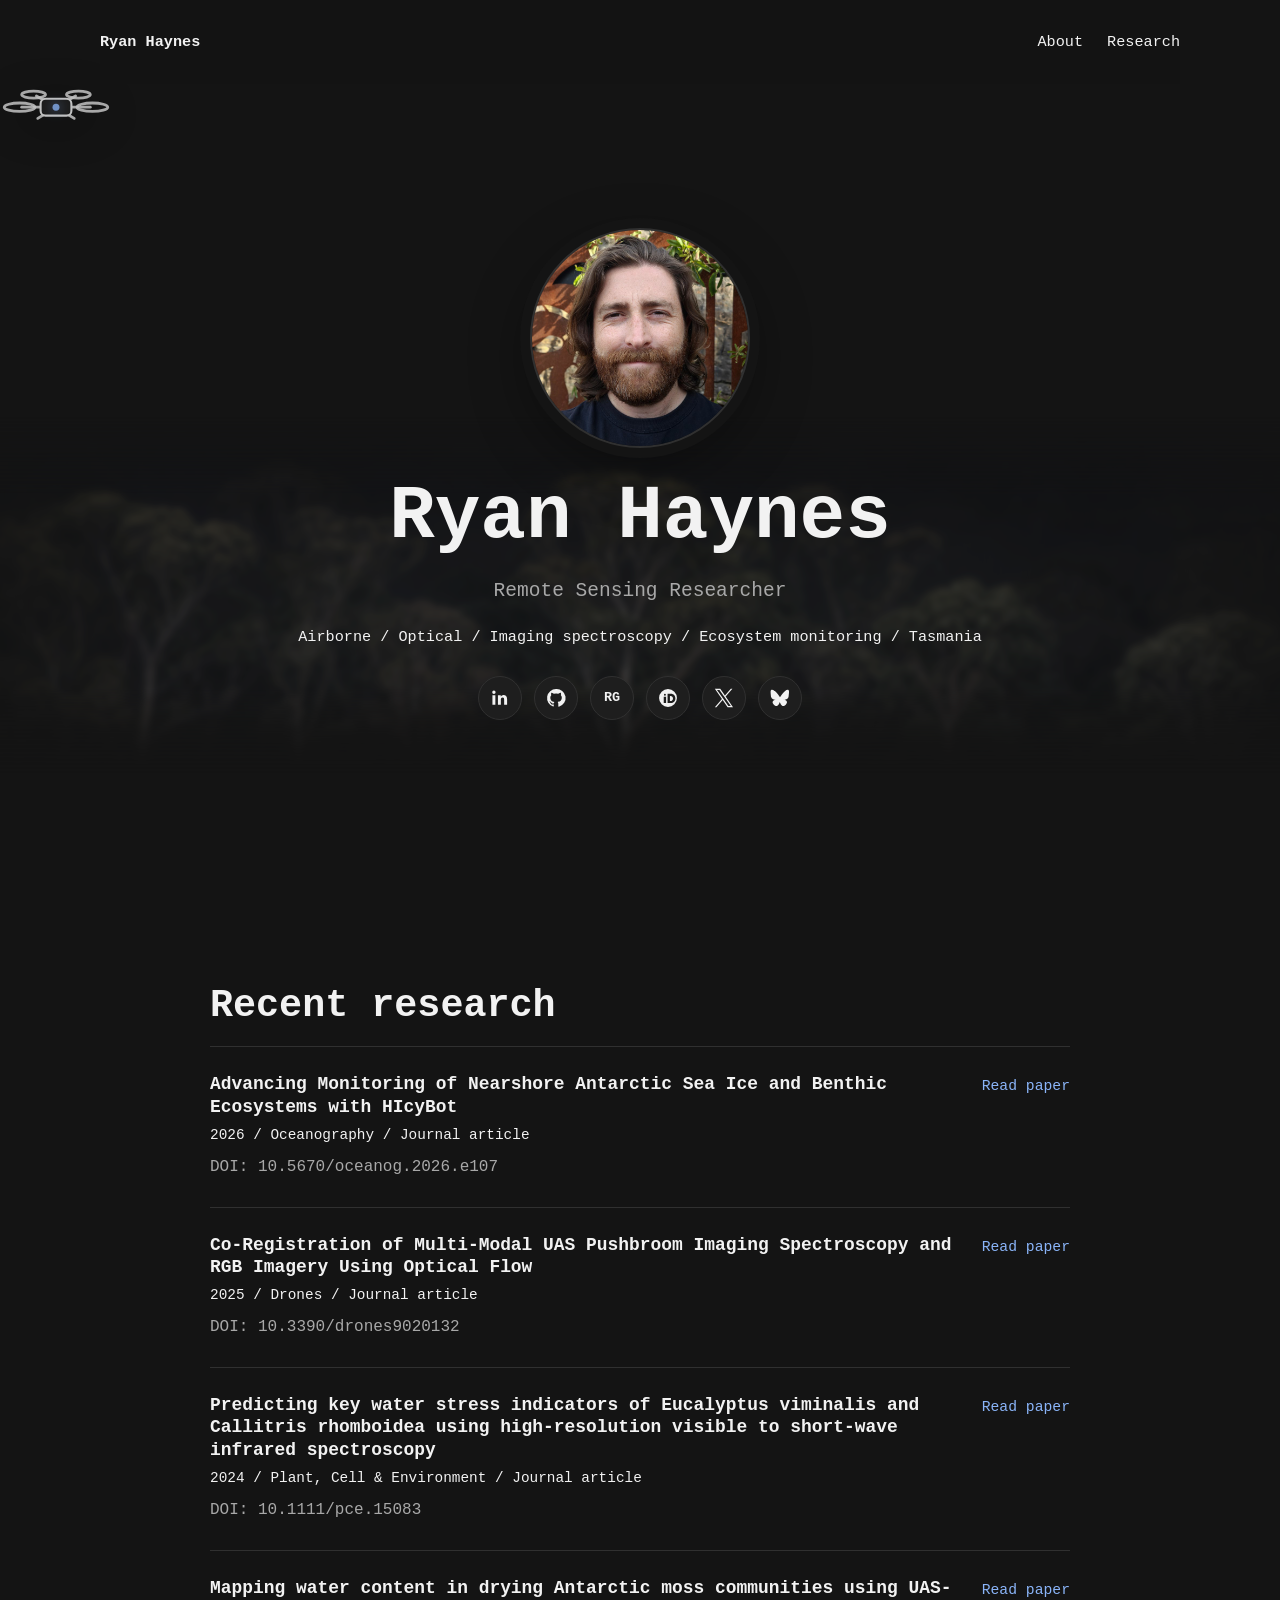
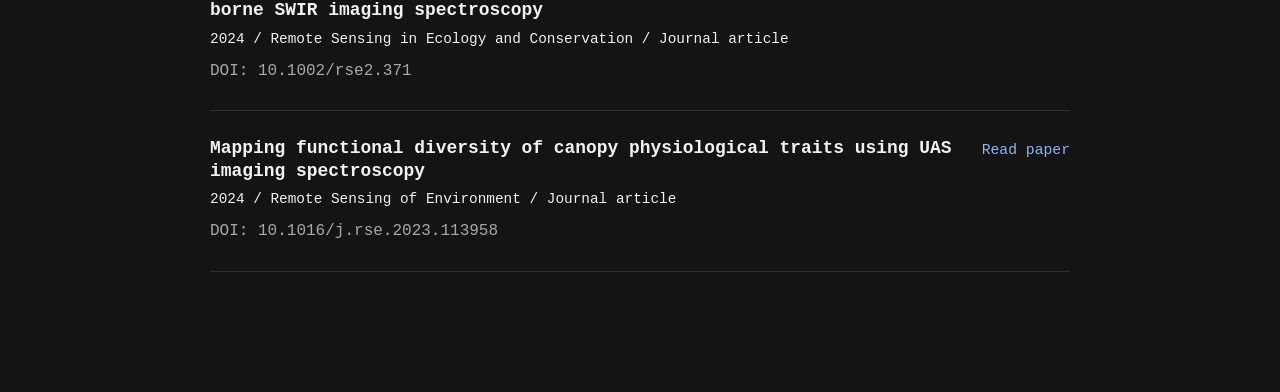
==== index.html @ 92df734f "Add initial website structure and assets - Created index.html with site layout, navigation, and sect" ====
<!doctype html>
<html lang="en">
  <head>
    <meta charset="utf-8" />
    <meta name="viewport" content="width=device-width, initial-scale=1" />
    <meta name="description" content="Personal website for Ryan Haynes, researcher in high resolution optical remote sensing." />
    <title>Ryan Haynes</title>
    <link rel="stylesheet" href="styles.css" />
  </head>
  <body>
    <header class="site-header">
      <a class="brand" href="#home">Ryan Haynes</a>
      <nav class="top-nav" aria-label="Primary navigation">
        <a href="#home">About</a>
        <a href="#research">Research</a>
      </nav>
    </header>

    <main class="site-shell">
      <section class="intro" id="home" aria-labelledby="name">
        <div class="drone-scene" aria-hidden="true">
          <div class="drone-flight">
            <svg class="drone" viewBox="0 0 160 72" role="img">
              <path class="drone-arm" d="M31 36H129" />
              <path class="drone-arm" d="M80 36L52 20" />
              <path class="drone-arm" d="M80 36L108 20" />
              <path class="drone-arm" d="M80 36L54 52" />
              <path class="drone-arm" d="M80 36L106 52" />
              <rect class="drone-body" x="58" y="24" width="44" height="24" rx="7" />
              <circle class="drone-lens" cx="80" cy="36" r="5" />
              <ellipse class="rotor rotor-left" cx="28" cy="36" rx="22" ry="6" />
              <ellipse class="rotor rotor-right" cx="132" cy="36" rx="22" ry="6" />
              <ellipse class="rotor rotor-top-left" cx="48" cy="18" rx="17" ry="5" />
              <ellipse class="rotor rotor-top-right" cx="112" cy="18" rx="17" ry="5" />
            </svg>
            <span class="laser laser-one"></span>
            <span class="laser laser-two"></span>
            <span class="laser laser-three"></span>
          </div>
        </div>
        <div class="forest-layer" aria-hidden="true"></div>

        <div class="portrait-wrap">
          <img class="portrait" src="assets/profile-photo-web.jpg" alt="Portrait of Ryan Haynes" />
        </div>

        <h1 id="name">Ryan Haynes</h1>
        <p class="summary">
          Remote Sensing Researcher
        </p>
        <p class="keywords">Airborne / Optical / Imaging spectroscopy / Ecosystem monitoring / Tasmania</p>

        <nav class="social-links" aria-label="Social links">
          <a href="https://au.linkedin.com/in/ryan-haynes-460706168/" target="_blank" rel="noreferrer" aria-label="LinkedIn">
            <svg viewBox="0 0 24 24" aria-hidden="true">
              <path d="M6.94 8.94H3.75v10.31h3.19V8.94ZM7.2 5.75a1.85 1.85 0 1 0-3.7 0 1.85 1.85 0 0 0 3.7 0Zm12.55 7.58c0-3.11-1.66-4.56-3.88-4.56a3.35 3.35 0 0 0-3.02 1.66h-.04V8.94H9.75v10.31h3.18v-5.1c0-1.35.25-2.65 1.92-2.65 1.65 0 1.67 1.54 1.67 2.74v5.01h3.23v-5.92Z" />
            </svg>
          </a>
          <a href="https://github.com/RS-Haynes" target="_blank" rel="noreferrer" aria-label="GitHub">
            <svg viewBox="0 0 24 24" aria-hidden="true">
              <path d="M12 2.25a9.75 9.75 0 0 0-3.08 19c.49.09.67-.21.67-.47v-1.72c-2.72.59-3.29-1.17-3.29-1.17-.44-1.13-1.09-1.43-1.09-1.43-.89-.61.07-.6.07-.6.99.07 1.51 1.02 1.51 1.02.88 1.5 2.3 1.07 2.86.82.09-.64.35-1.07.63-1.32-2.17-.25-4.46-1.09-4.46-4.84 0-1.07.38-1.94 1.01-2.62-.1-.25-.44-1.24.1-2.58 0 0 .83-.27 2.69 1a9.28 9.28 0 0 1 4.9 0c1.86-1.27 2.69-1 2.69-1 .54 1.34.2 2.33.1 2.58.63.68 1.01 1.55 1.01 2.62 0 3.76-2.29 4.59-4.47 4.83.36.31.67.91.67 1.84v2.73c0 .26.18.56.68.47A9.75 9.75 0 0 0 12 2.25Z" />
            </svg>
          </a>
          <a href="https://www.researchgate.net/profile/Ryan-Haynes-7" target="_blank" rel="noreferrer" aria-label="ResearchGate">
            <span class="text-icon">RG</span>
          </a>
          <a href="https://orcid.org/0000-0002-2785-2700" target="_blank" rel="noreferrer" aria-label="ORCID">
            <svg viewBox="0 0 24 24" aria-hidden="true">
              <path d="M12 2.25a9.75 9.75 0 1 0 0 19.5 9.75 9.75 0 0 0 0-19.5Zm-3.36 5.1a1.03 1.03 0 1 1 0 2.06 1.03 1.03 0 0 1 0-2.06Zm1.28 10.22H7.35v-6.95h2.57v6.95Zm4.16 0h-2.55V7.45h3.45c3.45 0 5.08 2.47 5.08 5.05 0 2.6-1.86 5.07-5.1 5.07h-.88Zm.61-7.85h-.6v5.58h.49c1.92 0 2.87-1.15 2.87-2.8 0-1.82-1.02-2.78-2.76-2.78Z" />
            </svg>
          </a>
          <a href="https://x.com/RS_Haynes" target="_blank" rel="noreferrer" aria-label="X">
            <svg viewBox="0 0 24 24" aria-hidden="true">
              <path d="M13.8 10.47 21.18 2h-1.75l-6.4 7.35L7.9 2H2l7.74 11.12L2 22h1.75l6.77-7.77L15.94 22h5.9l-8.04-11.53Zm-2.4 2.75-.78-1.1L4.38 3.3h2.68l5.04 7.12.78 1.1 6.55 9.26h-2.68l-5.35-7.57Z" />
            </svg>
          </a>
          <a href="https://bsky.app/profile/rshaynes.bsky.social" target="_blank" rel="noreferrer" aria-label="Bluesky">
            <svg viewBox="0 0 24 24" aria-hidden="true">
              <path d="M6.41 4.28C8.67 5.98 11.1 9.43 12 11.28c.9-1.85 3.33-5.3 5.59-7 1.63-1.22 4.26-2.17 4.26.84 0 .6-.35 5.06-.56 5.78-.72 2.57-3.33 3.22-5.66 2.82 4.07.7 5.1 3.01 2.87 5.33-4.24 4.39-6.1-1.1-6.57-2.5-.09-.26-.13-.38-.13-.28 0-.1-.04.02-.13.28-.47 1.4-2.33 6.89-6.57 2.5-2.23-2.32-1.2-4.63 2.87-5.33-2.33.4-4.94-.25-5.66-2.82-.21-.72-.56-5.18-.56-5.78 0-3.01 2.63-2.06 4.26-.84Z" />
            </svg>
          </a>
        </nav>
      </section>

      <section class="research" id="research" aria-labelledby="research-heading">
        <div class="section-heading">
          <h2 id="research-heading">Recent research</h2>
        </div>

        <article class="research-item">
          <div>
            <h3>Advancing Monitoring of Nearshore Antarctic Sea Ice and Benthic Ecosystems with HIcyBot</h3>
            <p class="meta">2026 / Oceanography / Journal article</p>
            <p>DOI: 10.5670/oceanog.2026.e107</p>
          </div>
          <a class="research-link" href="https://doi.org/10.5670/oceanog.2026.e107" target="_blank" rel="noreferrer">Read paper</a>
        </article>

        <article class="research-item">
          <div>
            <h3>Co-Registration of Multi-Modal UAS Pushbroom Imaging Spectroscopy and RGB Imagery Using Optical Flow</h3>
            <p class="meta">2025 / Drones / Journal article</p>
            <p>DOI: 10.3390/drones9020132</p>
          </div>
          <a class="research-link" href="https://doi.org/10.3390/drones9020132" target="_blank" rel="noreferrer">Read paper</a>
        </article>

        <article class="research-item">
          <div>
            <h3>Predicting key water stress indicators of Eucalyptus viminalis and Callitris rhomboidea using high-resolution visible to short-wave infrared spectroscopy</h3>
            <p class="meta">2024 / Plant, Cell &amp; Environment / Journal article</p>
            <p>DOI: 10.1111/pce.15083</p>
          </div>
          <a class="research-link" href="https://doi.org/10.1111/pce.15083" target="_blank" rel="noreferrer">Read paper</a>
        </article>

        <article class="research-item">
          <div>
            <h3>Mapping water content in drying Antarctic moss communities using UAS-borne SWIR imaging spectroscopy</h3>
            <p class="meta">2024 / Remote Sensing in Ecology and Conservation / Journal article</p>
            <p>DOI: 10.1002/rse2.371</p>
          </div>
          <a class="research-link" href="https://doi.org/10.1002/rse2.371" target="_blank" rel="noreferrer">Read paper</a>
        </article>

        <article class="research-item">
          <div>
            <h3>Mapping functional diversity of canopy physiological traits using UAS imaging spectroscopy</h3>
            <p class="meta">2024 / Remote Sensing of Environment / Journal article</p>
            <p>DOI: 10.1016/j.rse.2023.113958</p>
          </div>
          <a class="research-link" href="https://doi.org/10.1016/j.rse.2023.113958" target="_blank" rel="noreferrer">Read paper</a>
        </article>
      </section>
    </main>
  </body>
</html>
---- styles.css ----
:root {
  color-scheme: dark;
  --bg: #141414;
  --text: #f2f2f2;
  --muted: #a8a8a8;
  --line: #303030;
  --accent: #8ab4f8;
  --surface: #1e1e1e;
}

* {
  box-sizing: border-box;
}

html {
  scroll-behavior: smooth;
}

body {
  margin: 0;
  min-height: 100vh;
  overflow-x: hidden;
  background: var(--bg);
  color: var(--text);
  font-family: ui-monospace, SFMono-Regular, Menlo, Monaco, Consolas, "Liberation Mono", "Courier New", monospace;
  line-height: 1.6;
}

a {
  color: inherit;
  text-decoration: none;
}

a:hover,
a:focus-visible {
  color: var(--accent);
}

.site-header {
  position: fixed;
  inset: 0 0 auto;
  z-index: 10;
  display: flex;
  align-items: center;
  justify-content: space-between;
  width: min(100% - 48px, 1080px);
  margin: 0 auto;
  padding: 30px 0;
  background: rgba(20, 20, 20, 0.88);
  backdrop-filter: blur(8px);
}

.brand,
.top-nav a {
  font-size: 0.95rem;
}

.brand {
  font-weight: 700;
}

.top-nav {
  display: flex;
  gap: 24px;
}

.site-shell {
  width: min(100% - 48px, 860px);
  margin: 0 auto;
}

.intro {
  position: relative;
  min-height: 100vh;
  display: flex;
  flex-direction: column;
  align-items: center;
  justify-content: center;
  gap: 18px;
  padding: 120px 0 72px;
  text-align: center;
}

.drone-scene {
  position: absolute;
  z-index: 0;
  top: 82px;
  left: 50%;
  width: 100vw;
  height: min(68vh, 620px);
  transform: translateX(-50%);
  pointer-events: none;
}

.drone-flight {
  position: absolute;
  top: 0;
  left: 0;
  width: 160px;
  height: 100%;
  animation: drone-fly 16s ease-in-out infinite;
}

.drone {
  position: absolute;
  top: 0;
  left: 0;
  width: 112px;
  height: auto;
  color: var(--text);
  opacity: 0.78;
  filter: blur(0.35px) drop-shadow(0 8px 22px rgba(0, 0, 0, 0.5));
  animation: drone-hover 2.8s ease-in-out infinite;
}

.drone-arm,
.rotor {
  fill: none;
  stroke: currentColor;
  stroke-width: 4;
  stroke-linecap: round;
  opacity: 0.86;
}

.drone-body {
  fill: var(--surface);
  stroke: currentColor;
  stroke-width: 3;
}

.drone-lens {
  fill: var(--accent);
  filter: drop-shadow(0 0 8px rgba(138, 180, 248, 0.8));
}

.rotor {
  animation: rotor-spin 0.34s linear infinite;
  transform-box: fill-box;
  transform-origin: center;
}

.laser {
  position: absolute;
  --laser-angle: 0deg;
  top: 52px;
  left: 22px;
  width: 68px;
  height: min(58vh, 520px);
  transform-origin: top center;
  background:
    linear-gradient(90deg, transparent 0%, rgba(138, 180, 248, 0.18) 18%, rgba(138, 180, 248, 0.56) 50%, rgba(138, 180, 248, 0.18) 82%, transparent 100%),
    linear-gradient(180deg, rgba(138, 180, 248, 0.48), rgba(138, 180, 248, 0.2) 45%, transparent 100%);
  clip-path: polygon(48% 0, 52% 0, 100% 100%, 0 100%);
  filter: blur(1.5px);
  opacity: 0;
  animation: laser-pulse 8.5s ease-in-out infinite;
}

.laser-two {
  --laser-angle: 0deg;
  left: 16px;
  width: 80px;
  background:
    linear-gradient(90deg, transparent 0%, rgba(106, 255, 207, 0.14) 16%, rgba(106, 255, 207, 0.42) 50%, rgba(106, 255, 207, 0.14) 84%, transparent 100%),
    linear-gradient(180deg, rgba(106, 255, 207, 0.38), rgba(106, 255, 207, 0.16) 48%, transparent 100%);
  animation-delay: 2.8s;
}

.laser-three {
  --laser-angle: 0deg;
  left: 28px;
  width: 56px;
  background:
    linear-gradient(90deg, transparent 0%, rgba(255, 111, 145, 0.14) 20%, rgba(255, 111, 145, 0.42) 50%, rgba(255, 111, 145, 0.14) 80%, transparent 100%),
    linear-gradient(180deg, rgba(255, 111, 145, 0.38), rgba(255, 111, 145, 0.16) 48%, transparent 100%);
  animation-delay: 5.6s;
}

.forest-layer {
  position: absolute;
  z-index: 0;
  left: 50%;
  bottom: 14%;
  width: min(122vw, 1380px);
  height: clamp(210px, 28vw, 360px);
  transform: translateX(-50%);
  background:
    linear-gradient(180deg, rgba(20, 20, 20, 0) 0%, rgba(20, 20, 20, 0.18) 72%, var(--bg) 100%),
    linear-gradient(90deg, var(--bg) 0%, rgba(20, 20, 20, 0) 14%, rgba(20, 20, 20, 0) 86%, var(--bg) 100%),
    url("assets/eucalyptus-forest-bg.png") center top / cover no-repeat;
  opacity: 0.7;
  filter: blur(3.8px) saturate(0.9) brightness(0.9);
  pointer-events: none;
  mask-image: linear-gradient(180deg, transparent 0%, #000 22%, #000 76%, transparent 100%);
}

.portrait-wrap {
  position: relative;
  z-index: 2;
  width: clamp(160px, 24vw, 220px);
  aspect-ratio: 1;
  margin-bottom: 12px;
}

.portrait {
  display: block;
  width: 100%;
  height: 100%;
  object-fit: cover;
  border-radius: 50%;
  border: 2px solid var(--line);
  background: var(--surface);
  box-shadow: 0 0 0 10px var(--bg), 0 18px 60px rgba(0, 0, 0, 0.42);
}

@keyframes drone-fly {
  0% {
    transform: translateX(0) scaleX(1);
  }

  46% {
    transform: translateX(calc(100vw - 160px)) scaleX(1);
  }

  50% {
    transform: translateX(calc(100vw - 160px)) scaleX(-1);
  }

  96% {
    transform: translateX(0) scaleX(-1);
  }

  100% {
    transform: translateX(0) scaleX(1);
  }
}

@keyframes drone-hover {
  0%,
  100% {
    transform: translateY(0) rotate(-1deg);
  }

  50% {
    transform: translateY(7px) rotate(1deg);
  }
}

@keyframes rotor-spin {
  to {
    transform: rotate(180deg);
  }
}

@keyframes laser-pulse {
  0%,
  46%,
  100% {
    opacity: 0;
    transform: rotate(var(--laser-angle)) scaleY(0.08);
  }

  53% {
    opacity: 0.9;
    transform: rotate(var(--laser-angle)) scaleY(1);
  }

  66% {
    opacity: 0.16;
    transform: rotate(var(--laser-angle)) scaleY(0.76);
  }
}

h1,
h2,
h3,
p {
  margin-top: 0;
}

h1 {
  position: relative;
  z-index: 2;
  margin-bottom: 0;
  font-size: clamp(2.35rem, 7vw, 4.75rem);
  line-height: 1.05;
  font-weight: 700;
  letter-spacing: 0;
}

.summary {
  position: relative;
  z-index: 2;
  max-width: 640px;
  margin-bottom: 0;
  color: var(--muted);
  font-size: clamp(1rem, 2vw, 1.22rem);
}

.keywords {
  position: relative;
  z-index: 2;
  margin-bottom: 8px;
  color: var(--text);
  font-size: 0.95rem;
}

.social-links {
  position: relative;
  z-index: 2;
  display: flex;
  flex-wrap: wrap;
  justify-content: center;
  gap: 12px;
}

.social-links a {
  display: inline-grid;
  place-items: center;
  width: 44px;
  height: 44px;
  border: 1px solid var(--line);
  border-radius: 50%;
  background: var(--surface);
  font-size: 0.84rem;
  font-weight: 700;
}

.social-links svg {
  width: 22px;
  height: 22px;
  fill: currentColor;
}

.text-icon {
  line-height: 1;
}

.social-links a:hover,
.social-links a:focus-visible {
  border-color: currentColor;
}

.research {
  padding: 84px 0 120px;
}

.section-heading {
  margin-bottom: 18px;
}

h2 {
  margin-bottom: 0;
  font-size: clamp(1.75rem, 4vw, 2.4rem);
  line-height: 1.15;
  font-weight: 700;
  letter-spacing: 0;
}

.research-item {
  display: grid;
  grid-template-columns: minmax(0, 1fr) auto;
  align-items: start;
  gap: 24px;
  padding: 26px 0;
  border-top: 1px solid var(--line);
}

.research-item:last-child {
  border-bottom: 1px solid var(--line);
}

.research-item h3 {
  margin-bottom: 6px;
  font-size: 1.12rem;
  font-weight: 700;
  line-height: 1.25;
}

.research-item p {
  max-width: 680px;
  margin-bottom: 0;
  color: var(--muted);
}

.research-item .meta {
  margin-bottom: 8px;
  color: var(--text);
  font-size: 0.9rem;
}

.research-link {
  padding-top: 2px;
  color: var(--accent);
  font-size: 0.92rem;
  white-space: nowrap;
}

@media (max-width: 700px) {
  .site-header {
    width: min(100% - 28px, 1080px);
    padding: 20px 0;
  }

  .site-shell {
    width: min(100% - 28px, 860px);
  }

  .intro {
    padding: 112px 0 72px;
  }

  .portrait-wrap {
    width: 168px;
  }

  .drone-scene {
    top: 76px;
    height: 58vh;
  }

  .drone {
    width: 86px;
  }

  .laser {
    top: 42px;
    left: 16px;
    width: 54px;
    height: 45vh;
  }

  .laser-two {
    left: 12px;
    width: 62px;
  }

  .laser-three {
    left: 20px;
    width: 46px;
  }

  .forest-layer {
    bottom: 16%;
    width: 170vw;
    height: 190px;
    opacity: 0.42;
    filter: blur(3.6px) saturate(0.86) brightness(0.86);
  }

  .research {
    padding: 56px 0 88px;
  }

  .research-item {
    grid-template-columns: 1fr;
    gap: 10px;
  }

  .research-link {
    justify-self: start;
  }
}

@media (prefers-reduced-motion: reduce) {
  .drone-flight,
  .drone,
  .rotor,
  .laser {
    animation: none;
  }

  .laser {
    display: none;
  }
}
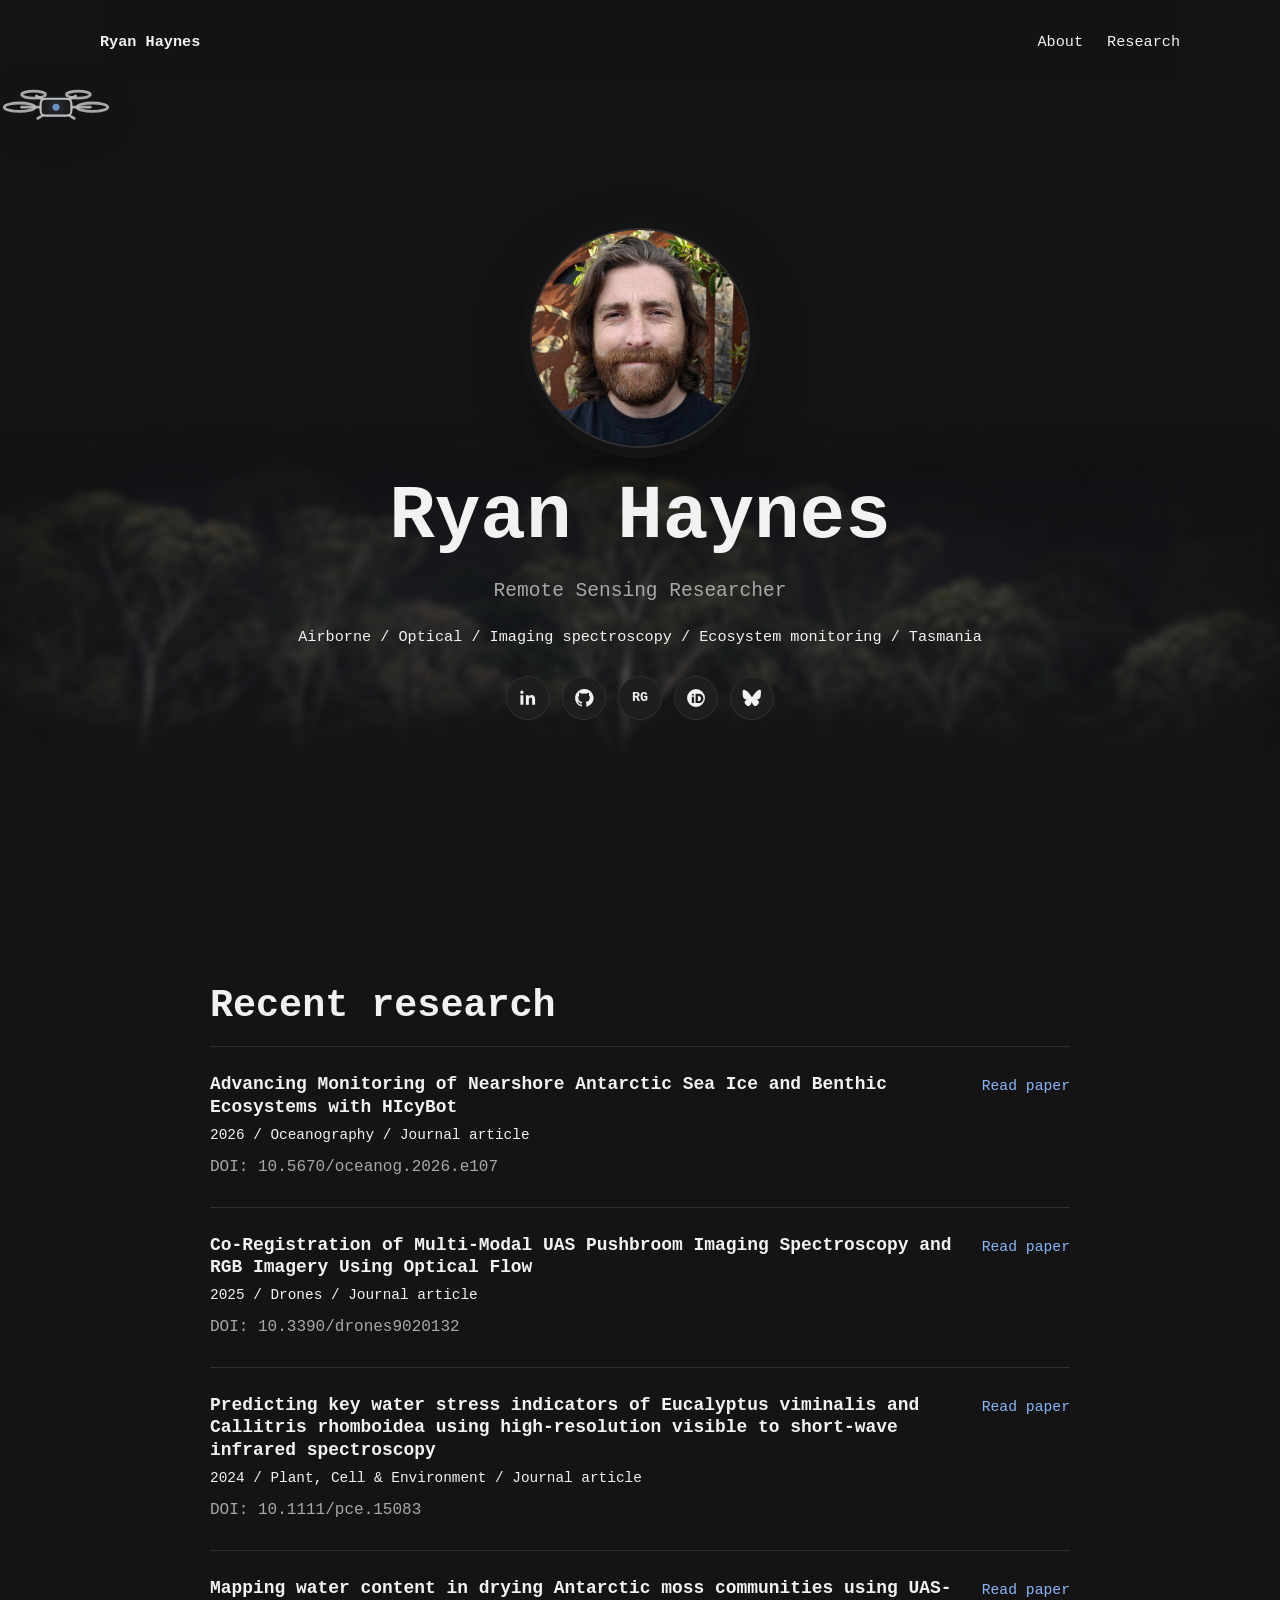
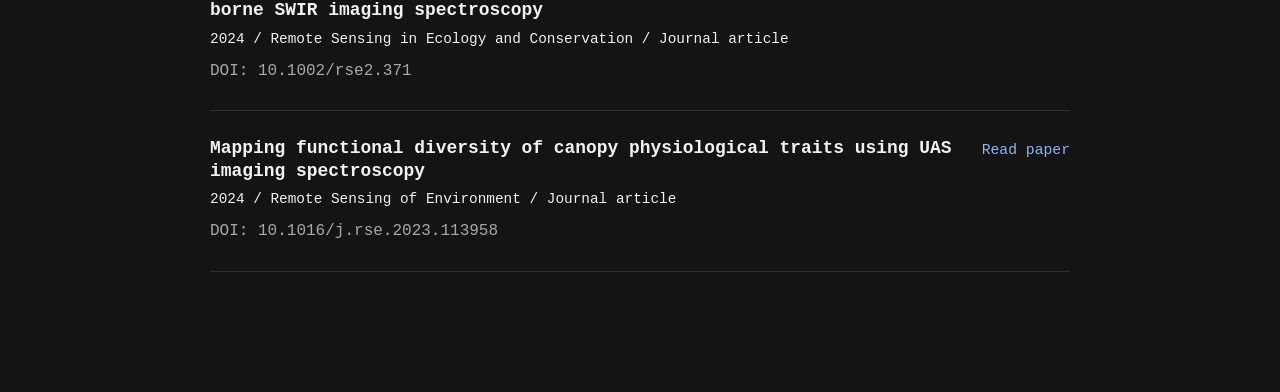
==== commit c141590c: "Refine social media links and adjust forest layer opacity for improved visuals" ====
--- a/index.html
+++ b/index.html
@@ -69,11 +69,6 @@
               <path d="M12 2.25a9.75 9.75 0 1 0 0 19.5 9.75 9.75 0 0 0 0-19.5Zm-3.36 5.1a1.03 1.03 0 1 1 0 2.06 1.03 1.03 0 0 1 0-2.06Zm1.28 10.22H7.35v-6.95h2.57v6.95Zm4.16 0h-2.55V7.45h3.45c3.45 0 5.08 2.47 5.08 5.05 0 2.6-1.86 5.07-5.1 5.07h-.88Zm.61-7.85h-.6v5.58h.49c1.92 0 2.87-1.15 2.87-2.8 0-1.82-1.02-2.78-2.76-2.78Z" />
             </svg>
           </a>
-          <a href="https://x.com/RS_Haynes" target="_blank" rel="noreferrer" aria-label="X">
-            <svg viewBox="0 0 24 24" aria-hidden="true">
-              <path d="M13.8 10.47 21.18 2h-1.75l-6.4 7.35L7.9 2H2l7.74 11.12L2 22h1.75l6.77-7.77L15.94 22h5.9l-8.04-11.53Zm-2.4 2.75-.78-1.1L4.38 3.3h2.68l5.04 7.12.78 1.1 6.55 9.26h-2.68l-5.35-7.57Z" />
-            </svg>
-          </a>
           <a href="https://bsky.app/profile/rshaynes.bsky.social" target="_blank" rel="noreferrer" aria-label="Bluesky">
             <svg viewBox="0 0 24 24" aria-hidden="true">
               <path d="M6.41 4.28C8.67 5.98 11.1 9.43 12 11.28c.9-1.85 3.33-5.3 5.59-7 1.63-1.22 4.26-2.17 4.26.84 0 .6-.35 5.06-.56 5.78-.72 2.57-3.33 3.22-5.66 2.82 4.07.7 5.1 3.01 2.87 5.33-4.24 4.39-6.1-1.1-6.57-2.5-.09-.26-.13-.38-.13-.28 0-.1-.04.02-.13.28-.47 1.4-2.33 6.89-6.57 2.5-2.23-2.32-1.2-4.63 2.87-5.33-2.33.4-4.94-.25-5.66-2.82-.21-.72-.56-5.18-.56-5.78 0-3.01 2.63-2.06 4.26-.84Z" />
--- a/styles.css
+++ b/styles.css
@@ -14,6 +14,7 @@
 
 html {
   scroll-behavior: smooth;
+  overflow-x: hidden;
 }
 
 body {
@@ -188,8 +189,8 @@
     linear-gradient(180deg, rgba(20, 20, 20, 0) 0%, rgba(20, 20, 20, 0.18) 72%, var(--bg) 100%),
     linear-gradient(90deg, var(--bg) 0%, rgba(20, 20, 20, 0) 14%, rgba(20, 20, 20, 0) 86%, var(--bg) 100%),
     url("assets/eucalyptus-forest-bg.png") center top / cover no-repeat;
-  opacity: 0.7;
-  filter: blur(3.8px) saturate(0.9) brightness(0.9);
+  opacity: 1.0;
+  filter: blur(3.2px) saturate(0.9) brightness(0.9);
   pointer-events: none;
   mask-image: linear-gradient(180deg, transparent 0%, #000 22%, #000 76%, transparent 100%);
 }
@@ -398,67 +399,176 @@
 
 @media (max-width: 700px) {
   .site-header {
-    width: min(100% - 28px, 1080px);
-    padding: 20px 0;
+    left: 0;
+    right: 0;
+    width: 100%;
+    max-width: 100vw;
+    margin: 0;
+    padding: 16px 12px;
+    gap: 10px;
+  }
+
+  .brand,
+  .top-nav a {
+    font-size: 0.78rem;
+    line-height: 1.2;
+  }
+
+  .top-nav {
+    flex: 0 0 auto;
+    gap: 12px;
+    margin-left: auto;
   }
 
   .site-shell {
-    width: min(100% - 28px, 860px);
+    width: min(100% - 24px, 860px);
   }
 
   .intro {
-    padding: 112px 0 72px;
+    overflow: hidden;
+    min-height: 100svh;
+    gap: 12px;
+    padding: 94px 0 58px;
+    justify-content: center;
   }
 
   .portrait-wrap {
-    width: 168px;
+    width: min(44vw, 156px);
+    margin-bottom: 8px;
+  }
+
+  .portrait {
+    box-shadow: 0 0 0 7px var(--bg), 0 16px 42px rgba(0, 0, 0, 0.38);
   }
 
   .drone-scene {
-    top: 76px;
-    height: 58vh;
+    top: 66px;
+    height: 45vh;
+    opacity: 0.7;
   }
 
   .drone {
-    width: 86px;
+    width: 70px;
+    opacity: 0.58;
   }
 
   .laser {
-    top: 42px;
+    top: 34px;
+    left: 13px;
+    width: 44px;
+    height: 34vh;
+    filter: blur(2.4px);
+  }
+
+  .laser-two {
+    left: 10px;
+    width: 50px;
+  }
+
+  .laser-three {
     left: 16px;
-    width: 54px;
-    height: 45vh;
-  }
-
-  .laser-two {
-    left: 12px;
-    width: 62px;
-  }
-
-  .laser-three {
-    left: 20px;
-    width: 46px;
+    width: 38px;
   }
 
   .forest-layer {
-    bottom: 16%;
-    width: 170vw;
-    height: 190px;
-    opacity: 0.42;
-    filter: blur(3.6px) saturate(0.86) brightness(0.86);
+    bottom: 22%;
+    width: 124vw;
+    height: 210px;
+    background:
+      linear-gradient(180deg, rgba(20, 20, 20, 0) 0%, rgba(20, 20, 20, 0.1) 72%, var(--bg) 100%),
+      linear-gradient(90deg, var(--bg) 0%, rgba(20, 20, 20, 0) 10%, rgba(20, 20, 20, 0) 90%, var(--bg) 100%),
+      url("assets/eucalyptus-forest-bg.png") center top / cover no-repeat;
+    opacity: 0.58;
+    filter: blur(3.6px) saturate(0.88) brightness(0.9);
+  }
+
+  h1 {
+    font-size: clamp(2.25rem, 13vw, 3.35rem);
+    line-height: 1;
+  }
+
+  .summary {
+    font-size: 0.98rem;
+  }
+
+  .keywords {
+    max-width: 310px;
+    font-size: 0.78rem;
+    line-height: 1.45;
+  }
+
+  .social-links {
+    max-width: 300px;
+    gap: 10px;
+  }
+
+  .social-links a {
+    width: 40px;
+    height: 40px;
+  }
+
+  .social-links svg {
+    width: 20px;
+    height: 20px;
   }
 
   .research {
-    padding: 56px 0 88px;
+    padding: 52px 0 80px;
+  }
+
+  h2 {
+    font-size: 1.75rem;
   }
 
   .research-item {
     grid-template-columns: 1fr;
     gap: 10px;
+    padding: 22px 0;
+  }
+
+  .research-item h3 {
+    font-size: 1rem;
+    line-height: 1.35;
+  }
+
+  .research-item .meta,
+  .research-item p,
+  .research-link {
+    font-size: 0.82rem;
   }
 
   .research-link {
     justify-self: start;
+  }
+}
+
+@media (max-width: 380px) {
+  .brand {
+    max-width: 96px;
+    overflow: hidden;
+    text-overflow: ellipsis;
+    white-space: nowrap;
+  }
+
+  .brand,
+  .top-nav a {
+    font-size: 0.72rem;
+  }
+
+  .top-nav {
+    gap: 7px;
+  }
+
+  .intro {
+    padding-top: 86px;
+  }
+
+  .portrait-wrap {
+    width: 138px;
+  }
+
+  .social-links {
+    max-width: 260px;
   }
 }
 
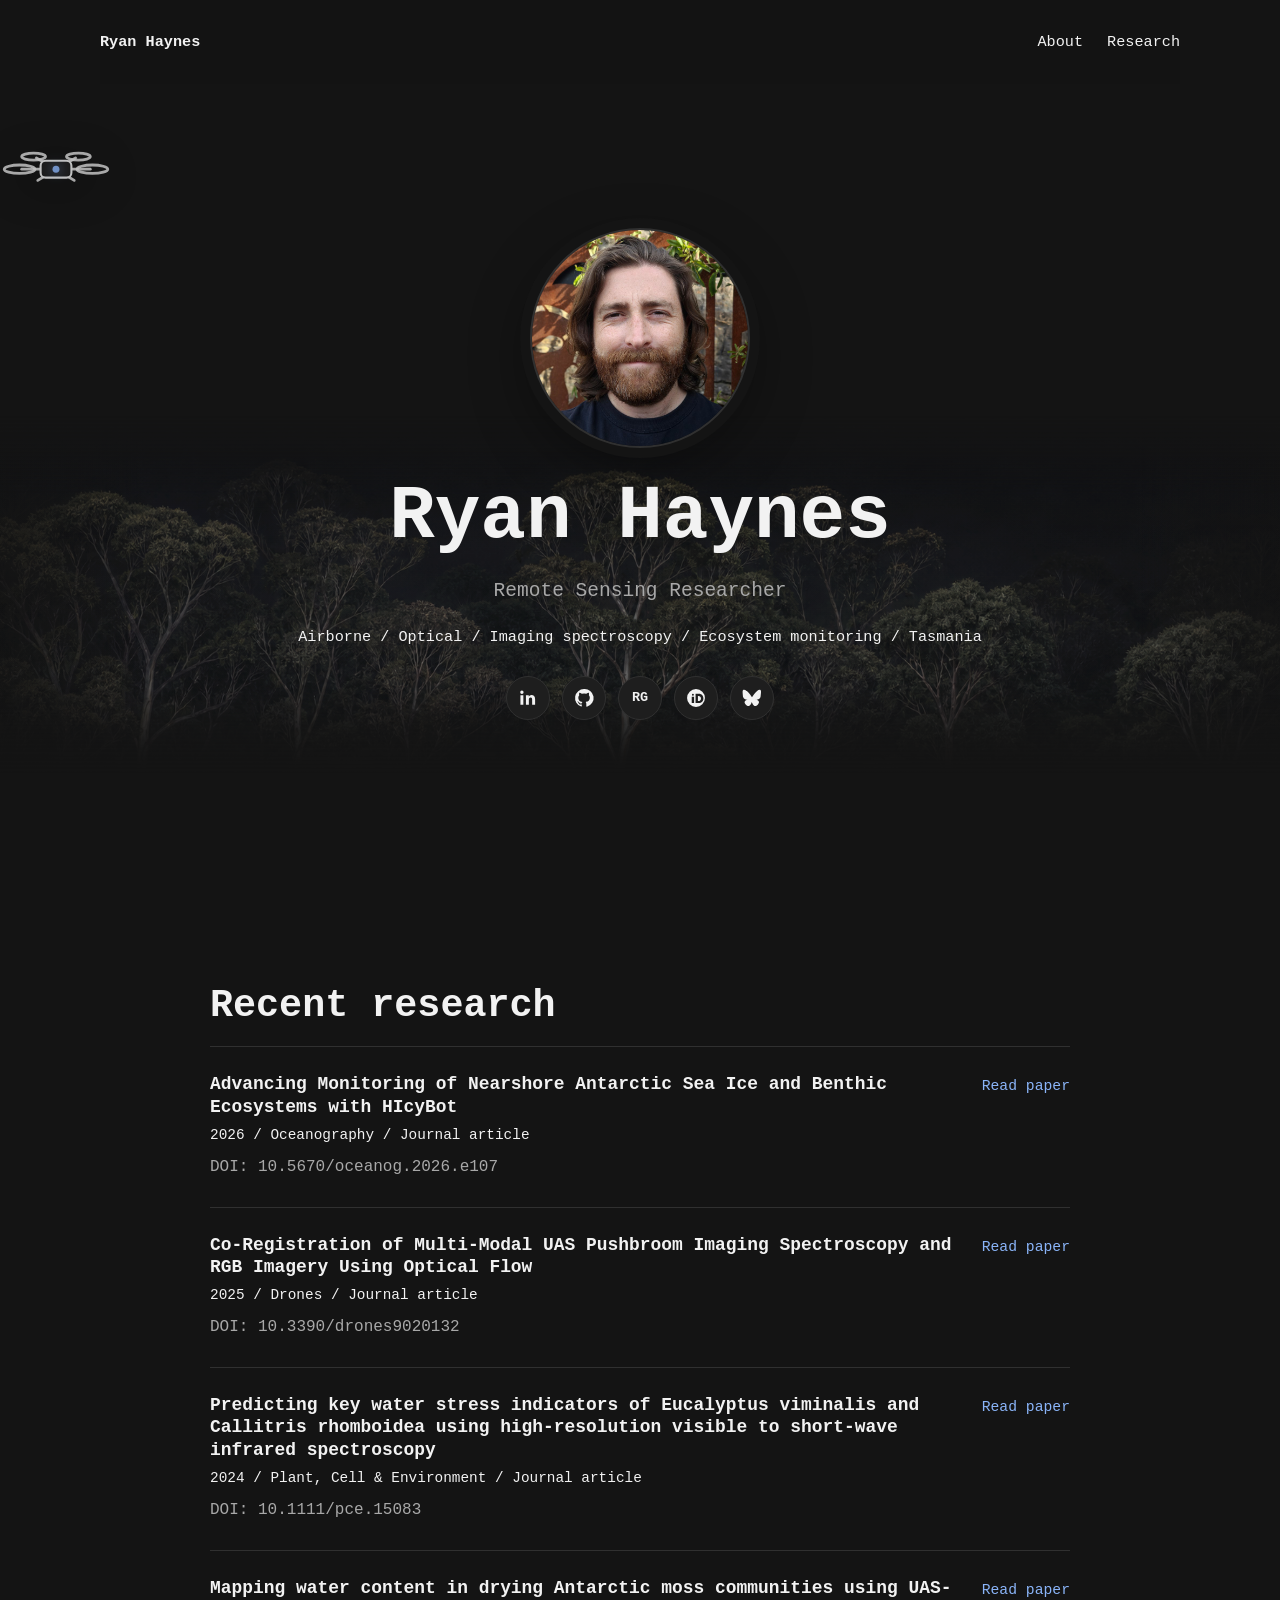
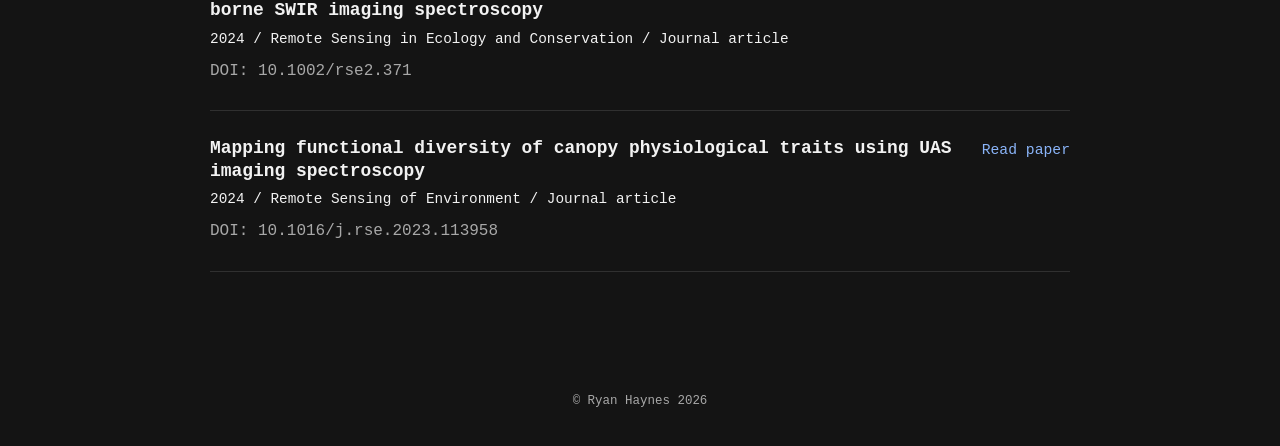
==== commit 68a8b586: "Final touches (famous last words)" ====
--- a/index.html
+++ b/index.html
@@ -128,5 +128,8 @@
         </article>
       </section>
     </main>
+    <footer class="site-footer">
+      <p>&copy; Ryan Haynes 2026</p>
+    </footer>
   </body>
 </html>
--- a/styles.css
+++ b/styles.css
@@ -85,7 +85,7 @@
 .drone-scene {
   position: absolute;
   z-index: 0;
-  top: 82px;
+  top: clamp(132px, 16vh, 198px);
   left: 50%;
   width: 100vw;
   height: min(68vh, 620px);
@@ -189,8 +189,8 @@
     linear-gradient(180deg, rgba(20, 20, 20, 0) 0%, rgba(20, 20, 20, 0.18) 72%, var(--bg) 100%),
     linear-gradient(90deg, var(--bg) 0%, rgba(20, 20, 20, 0) 14%, rgba(20, 20, 20, 0) 86%, var(--bg) 100%),
     url("assets/eucalyptus-forest-bg.png") center top / cover no-repeat;
-  opacity: 1.0;
-  filter: blur(3.2px) saturate(0.9) brightness(0.9);
+  opacity: 0.9;
+  filter: blur(0.5px) saturate(0.9) brightness(0.9);
   pointer-events: none;
   mask-image: linear-gradient(180deg, transparent 0%, #000 22%, #000 76%, transparent 100%);
 }
@@ -397,6 +397,19 @@
   white-space: nowrap;
 }
 
+.site-footer {
+  width: min(100% - 48px, 860px);
+  margin: 0 auto;
+  padding: 0 0 34px;
+  color: var(--muted);
+  text-align: center;
+  font-size: 0.78rem;
+}
+
+.site-footer p {
+  margin: 0;
+}
+
 @media (max-width: 700px) {
   .site-header {
     left: 0;
@@ -442,7 +455,7 @@
   }
 
   .drone-scene {
-    top: 66px;
+    top: 96px;
     height: 45vh;
     opacity: 0.7;
   }
@@ -478,8 +491,8 @@
       linear-gradient(180deg, rgba(20, 20, 20, 0) 0%, rgba(20, 20, 20, 0.1) 72%, var(--bg) 100%),
       linear-gradient(90deg, var(--bg) 0%, rgba(20, 20, 20, 0) 10%, rgba(20, 20, 20, 0) 90%, var(--bg) 100%),
       url("assets/eucalyptus-forest-bg.png") center top / cover no-repeat;
-    opacity: 0.58;
-    filter: blur(3.6px) saturate(0.88) brightness(0.9);
+    opacity: 0.9;
+    filter: blur(0.5px) saturate(0.9) brightness(0.9);
   }
 
   h1 {
@@ -539,6 +552,11 @@
 
   .research-link {
     justify-self: start;
+  }
+
+  .site-footer {
+    width: min(100% - 24px, 860px);
+    padding-bottom: 28px;
   }
 }
 
